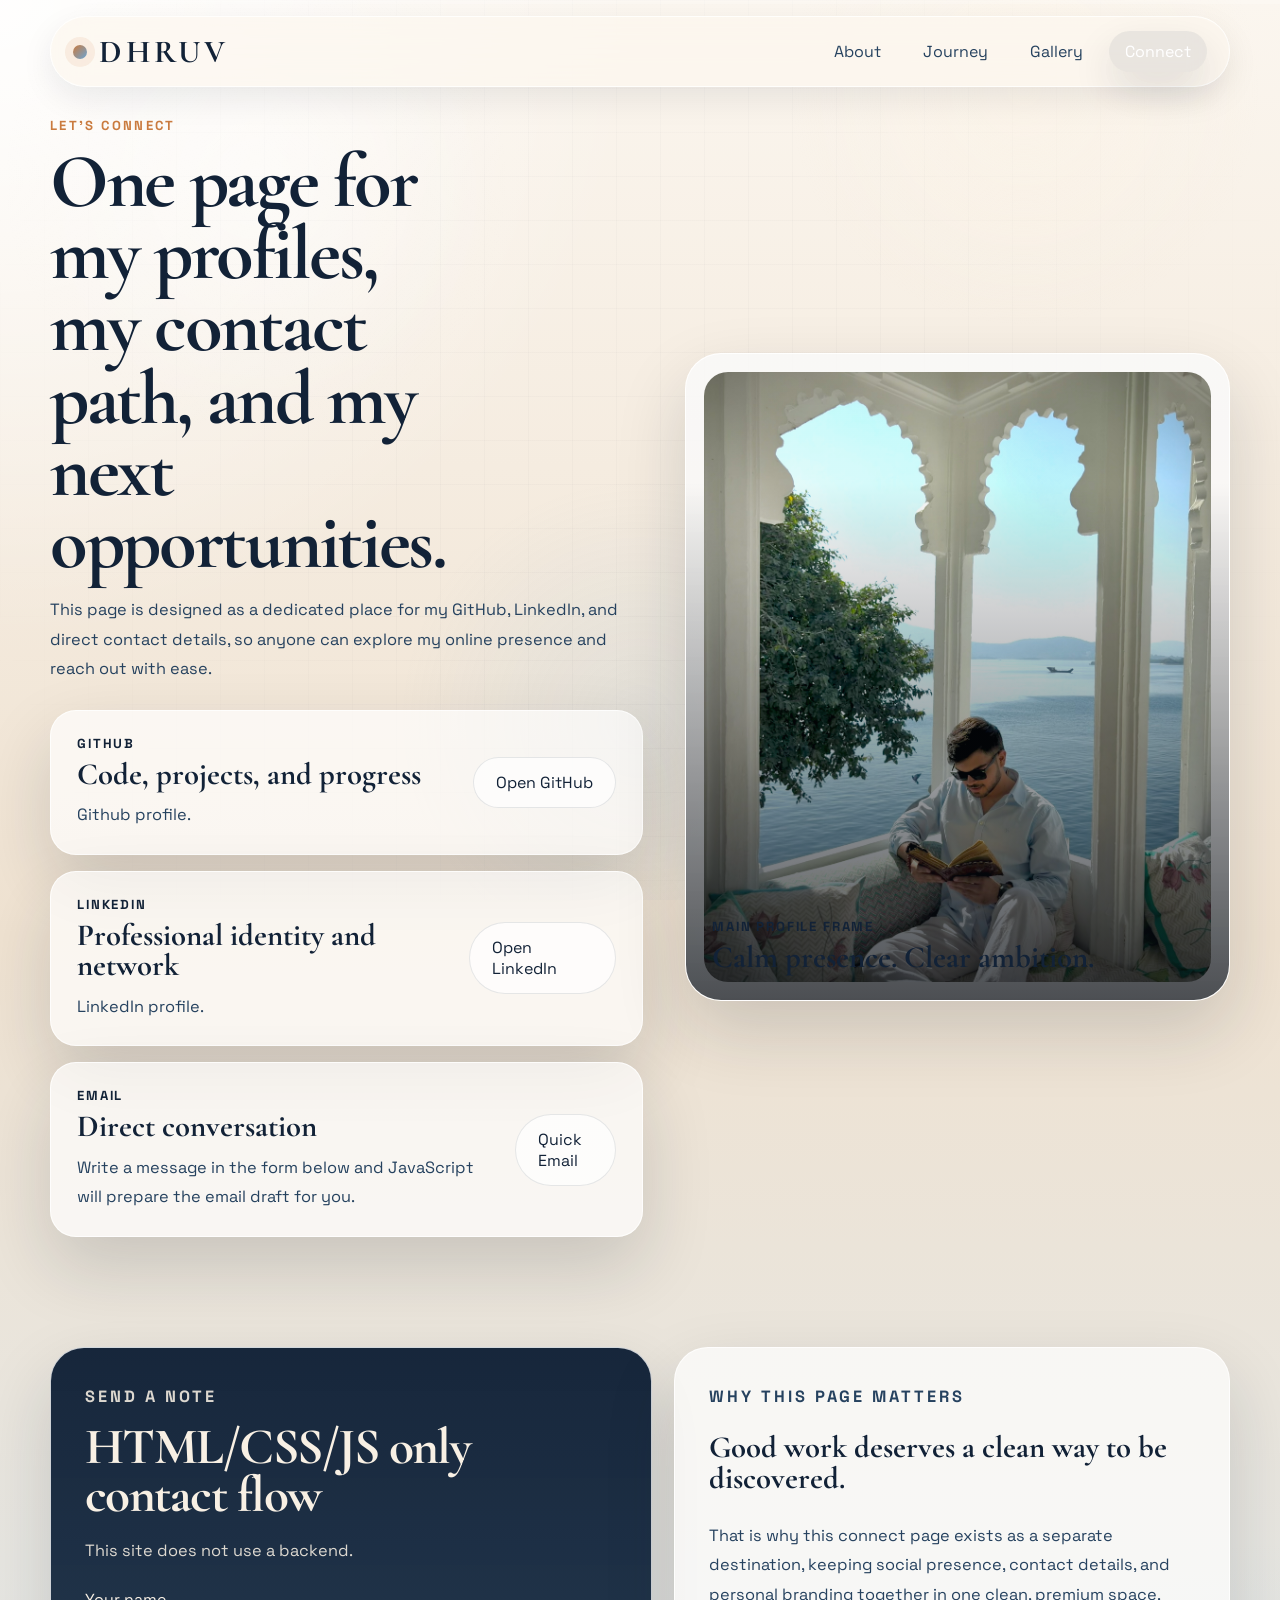
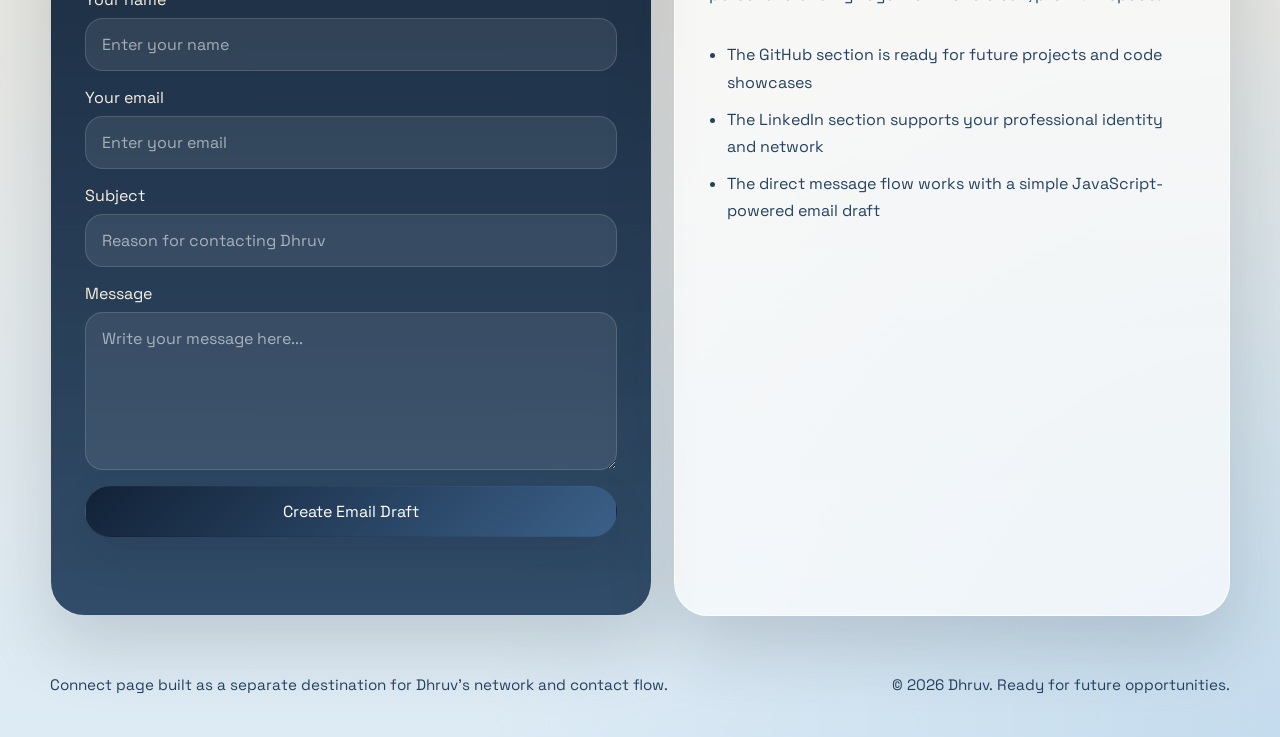
==== connect.html @ c07080f4 "new files added" ====
<!DOCTYPE html>
<html lang="en">
<head>
  <meta charset="UTF-8">
  <meta name="viewport" content="width=device-width, initial-scale=1.0">
  <meta name="description" content="Connect with Dhruv through GitHub, LinkedIn, and a direct message page.">
  <title>Dhruv | Connect</title>
  <link rel="preconnect" href="https://fonts.googleapis.com">
  <link rel="preconnect" href="https://fonts.gstatic.com" crossorigin>
  <link href="https://fonts.googleapis.com/css2?family=Cormorant+Garamond:wght@500;600;700&family=Space+Grotesk:wght@400;500;700&display=swap" rel="stylesheet">
  <link rel="stylesheet" href="style.css">
</head>
<body class="page-connect">
  <div class="scroll-meter" aria-hidden="true">
    <span id="scrollMeter"></span>
  </div>

  <header class="site-header">
    <a class="brand-mark" href="index.html" aria-label="Dhruv home page">
      <span class="brand-dot"></span>
      <span class="brand-copy">Dhruv</span>
    </a>

    <button class="nav-toggle" type="button" aria-expanded="false" aria-controls="siteNav">
      <span></span>
      <span></span>
    </button>

    <nav class="site-nav" id="siteNav" aria-label="Primary navigation">
      <a href="index.html#about">About</a>
      <a href="index.html#journey">Journey</a>
      <a href="index.html#gallery">Gallery</a>
      <a class="nav-cta" href="connect.html">Connect</a>
    </nav>
  </header>

  <main class="site-shell">
    <section class="contact-hero">
      <div class="contact-copy reveal">
        <p class="eyebrow">Let's connect</p>
        <h1>One page for my profiles, my contact path, and my next opportunities.</h1>
        <p class="hero-text">
          This page is designed as a dedicated place for my GitHub, LinkedIn, and direct contact details,
          so anyone can explore my online presence and reach out with ease.
        </p>

        <div class="connect-cards">
          <article class="social-card reveal">
            <div>
              <p>GitHub</p>
              <h3>Code, projects, and progress</h3>
              <span>Github profile.</span>
            </div>
            <a class="button secondary" href="https://github.com/dhruvbuilds7?tab=overview&from=2026-04-01&to=2026-04-13" target="_blank" rel="noreferrer">Open GitHub</a>
          </article>

          <article class="social-card reveal">
            <div>
              <p>LinkedIn</p>
              <h3>Professional identity and network</h3>
              <span>LinkedIn profile.</span>
            </div>
            <a class="button secondary" href="https://www.linkedin.com/in/dhruv-patel-aa9713402/" target="_blank" rel="noreferrer">Open LinkedIn</a>
          </article>

          <article class="social-card reveal">
            <div>
              <p>Email</p>
              <h3>Direct conversation</h3>
              <span>Write a message in the form below and JavaScript will prepare the email draft for you.</span>
            </div>
            <a class="button secondary" href="mailto:dhruv7patel78@gmail.com">Quick Email</a>
          </article>
        </div>
      </div>

      <div class="contact-visual reveal">
        <div class="connect-portrait tilt-shell" data-tilt>
          <img src="assets/images/dhruv-3.jpg" alt="Dhruv reading peacefully beside the lake.">
          <div class="connect-overlay">
            <p>Main profile frame</p>
            <strong>Calm presence. Clear ambition.</strong>
          </div>
        </div>
      </div>
    </section>

    <section class="section connect-grid">
      <article class="form-panel reveal">
        <p class="eyebrow">Send a note</p>
        <h2>HTML/CSS/JS only contact flow</h2>
        <p>
          This site does not use a backend.
        </p>

        <form id="contactForm" class="contact-form">
          <label>
            Your name
            <input type="text" name="name" placeholder="Enter your name" required>
          </label>

          <label>
            Your email
            <input type="email" name="email" placeholder="Enter your email" required>
          </label>

          <label>
            Subject
            <input type="text" name="subject" placeholder="Reason for contacting Dhruv" required>
          </label>

          <label>
            Message
            <textarea name="message" rows="6" placeholder="Write your message here..." required></textarea>
          </label>

          <button class="button primary" type="submit">Create Email Draft</button>
          <p class="form-status" id="formStatus" aria-live="polite"></p>
        </form>
      </article>

      <aside class="connect-note reveal">
        <p class="eyebrow">Why this page matters</p>
        <h3>Good work deserves a clean way to be discovered.</h3>
        <p>
          That is why this connect page exists as a separate destination, keeping social presence, contact details,
          and personal branding together in one clean, premium space.
        </p>
        <ul class="note-list">
          <li>The GitHub section is ready for future projects and code showcases</li>
          <li>The LinkedIn section supports your professional identity and network</li>
          <li>The direct message flow works with a simple JavaScript-powered email draft</li>
        </ul>
      </aside>
    </section>
  </main>

  <footer class="site-footer">
    <p>Connect page built as a separate destination for Dhruv's network and contact flow.</p>
    <p>&copy; <span data-year></span> Dhruv. Ready for future opportunities.</p>
  </footer>

  <script src="script.js"></script>
</body>
</html>
---- style.css ----
:root {
  --sand-100: #f8f0e4;
  --sand-200: #ead8be;
  --sand-300: #d2ba95;
  --sand-400: #b99263;
  --ink-900: #122237;
  --ink-700: #26425f;
  --ink-500: #496986;
  --lake-500: #6ca5d3;
  --lake-700: #3b6088;
  --sunset-500: #ca7b3f;
  --white-soft: rgba(255, 255, 255, 0.68);
  --white-strong: rgba(255, 255, 255, 0.84);
  --shadow-lg: 0 30px 70px rgba(16, 28, 43, 0.16);
  --shadow-md: 0 18px 40px rgba(16, 28, 43, 0.12);
  --radius-xl: 34px;
  --radius-lg: 26px;
  --radius-md: 20px;
  --ease-smooth: 320ms cubic-bezier(0.22, 1, 0.36, 1);
}

*,
*::before,
*::after {
  box-sizing: border-box;
}

html {
  scroll-behavior: smooth;
}

body {
  margin: 0;
  min-height: 100vh;
  font-family: "Space Grotesk", sans-serif;
  color: var(--ink-900);
  background:
    radial-gradient(circle at top left, rgba(255, 255, 255, 0.92) 0, transparent 24%),
    radial-gradient(circle at bottom right, rgba(108, 165, 211, 0.22) 0, transparent 30%),
    linear-gradient(180deg, #fbf6ef 0%, #efe2d1 40%, #ddebf5 100%);
  overflow-x: hidden;
}

body::before {
  content: "";
  position: fixed;
  inset: 0;
  background-image:
    linear-gradient(rgba(18, 34, 55, 0.02) 1px, transparent 1px),
    linear-gradient(90deg, rgba(18, 34, 55, 0.02) 1px, transparent 1px);
  background-size: 44px 44px;
  mask-image: radial-gradient(circle at center, black 35%, transparent 90%);
  pointer-events: none;
  z-index: -2;
}

body::after {
  content: "";
  position: fixed;
  inset: 0;
  background:
    radial-gradient(circle at 20% 20%, rgba(255, 255, 255, 0.44), transparent 20%),
    radial-gradient(circle at 80% 10%, rgba(255, 245, 230, 0.36), transparent 18%),
    radial-gradient(circle at 50% 80%, rgba(108, 165, 211, 0.12), transparent 25%);
  pointer-events: none;
  z-index: -3;
}

img {
  display: block;
  max-width: 100%;
}

a {
  color: inherit;
  text-decoration: none;
}

button,
input,
textarea {
  font: inherit;
}

.scroll-meter {
  position: fixed;
  inset: 0 0 auto;
  height: 4px;
  z-index: 100;
  background: rgba(255, 255, 255, 0.22);
}

.scroll-meter span {
  display: block;
  height: 100%;
  width: 0;
  background: linear-gradient(90deg, var(--sunset-500), var(--lake-500));
  box-shadow: 0 0 18px rgba(108, 165, 211, 0.56);
}

.site-header,
.site-shell,
.site-footer {
  width: min(1180px, calc(100% - 32px));
  margin-inline: auto;
}

.site-header {
  position: sticky;
  top: 16px;
  z-index: 50;
  display: flex;
  align-items: center;
  justify-content: space-between;
  gap: 20px;
  margin-top: 16px;
  padding: 14px 22px;
  border: 1px solid rgba(255, 255, 255, 0.75);
  border-radius: 999px;
  background: rgba(253, 247, 239, 0.72);
  backdrop-filter: blur(18px);
  box-shadow: 0 12px 32px rgba(17, 30, 45, 0.08);
}

.brand-mark {
  display: inline-flex;
  align-items: center;
  gap: 12px;
}

.brand-dot {
  width: 14px;
  height: 14px;
  border-radius: 50%;
  background: linear-gradient(135deg, var(--sunset-500), var(--lake-500));
  box-shadow: 0 0 0 8px rgba(202, 123, 63, 0.1);
}

.brand-copy {
  font-family: "Cormorant Garamond", serif;
  font-size: 2rem;
  font-weight: 700;
  letter-spacing: 0.12em;
  text-transform: uppercase;
}

.site-nav {
  display: flex;
  align-items: center;
  gap: 10px;
}

.site-nav a {
  padding: 10px 16px;
  border-radius: 999px;
  color: var(--ink-700);
  transition:
    background var(--ease-smooth),
    color var(--ease-smooth),
    transform var(--ease-smooth);
}

.site-nav a:hover,
.site-nav a:focus-visible {
  background: rgba(255, 255, 255, 0.65);
  color: var(--ink-900);
  transform: translateY(-1px);
}

.site-nav .is-active {
  background: rgba(18, 34, 55, 0.08);
  color: var(--ink-900);
}

.nav-cta {
  color: #fff !important;
  background: linear-gradient(135deg, var(--ink-900), var(--ink-700));
  box-shadow: var(--shadow-md);
}

.nav-toggle {
  display: none;
  width: 52px;
  height: 52px;
  border: 0;
  border-radius: 50%;
  background: rgba(18, 34, 55, 0.06);
  cursor: pointer;
  align-items: center;
  justify-content: center;
  gap: 6px;
  flex-direction: column;
}

.nav-toggle span {
  width: 22px;
  height: 2px;
  border-radius: 999px;
  background: var(--ink-900);
  transition: transform var(--ease-smooth), opacity var(--ease-smooth);
}

.site-shell {
  padding-top: 30px;
}

.hero,
.contact-hero {
  min-height: calc(100svh - 160px);
  display: grid;
  align-items: center;
  gap: 42px;
}

.hero {
  grid-template-columns: 1.04fr 0.96fr;
}

.contact-hero {
  grid-template-columns: 1fr 0.92fr;
}

.eyebrow {
  margin: 0 0 12px;
  color: var(--sunset-500);
  font-size: 0.82rem;
  font-weight: 700;
  letter-spacing: 0.18em;
  text-transform: uppercase;
}

.hero h1,
.contact-copy h1,
.section-title h2,
.closing-banner h2,
.form-panel h2 {
  margin: 0;
  font-family: "Cormorant Garamond", serif;
  line-height: 0.94;
  letter-spacing: -0.03em;
}

.hero h1,
.contact-copy h1 {
  font-size: clamp(3.4rem, 6vw, 6.5rem);
  max-width: 10ch;
}

.hero-shift {
  display: inline-block;
  color: var(--lake-700);
}

.hero-text,
.glass-panel p,
.arch-copy p,
.journey-card p,
.skill-story p,
.gallery-copy span,
.closing-banner p,
.social-card span,
.form-panel p,
.connect-note p {
  font-size: 1.02rem;
  line-height: 1.8;
  color: var(--ink-700);
}

.hero-actions {
  display: flex;
  gap: 14px;
  flex-wrap: wrap;
  margin: 30px 0 28px;
}

.button {
  display: inline-flex;
  align-items: center;
  justify-content: center;
  gap: 10px;
  padding: 14px 22px;
  border: 1px solid transparent;
  border-radius: 999px;
  cursor: pointer;
  transition:
    transform var(--ease-smooth),
    box-shadow var(--ease-smooth),
    border-color var(--ease-smooth),
    background var(--ease-smooth),
    color var(--ease-smooth);
}

.button:hover,
.button:focus-visible {
  transform: translateY(-2px);
}

.button.primary {
  color: #fff;
  background: linear-gradient(135deg, var(--ink-900), var(--lake-700));
  box-shadow: var(--shadow-md);
}

.button.secondary {
  color: var(--ink-900);
  background: var(--white-soft);
  border-color: rgba(18, 34, 55, 0.1);
}

.hero-points {
  display: grid;
  grid-template-columns: repeat(3, minmax(0, 1fr));
  gap: 16px;
}

.point-card {
  padding: 20px;
  border: 1px solid rgba(255, 255, 255, 0.74);
  border-radius: var(--radius-lg);
  background: var(--white-soft);
  box-shadow: var(--shadow-md);
}

.point-label {
  display: block;
  margin-bottom: 8px;
  font-size: 0.78rem;
  font-weight: 700;
  letter-spacing: 0.12em;
  text-transform: uppercase;
  color: var(--ink-500);
}

.point-card strong {
  font-size: 1rem;
  line-height: 1.4;
}

.hero-visual,
.contact-visual {
  perspective: 2000px;
}

.tilt-shell {
  --tilt-x: 0deg;
  --tilt-y: 0deg;
  --lift: 0px;
  transform-style: preserve-3d;
  transform: perspective(1600px) rotateX(var(--tilt-y)) rotateY(var(--tilt-x)) translateY(var(--lift));
  transition: transform var(--ease-smooth), box-shadow var(--ease-smooth);
  will-change: transform;
}

.photo-stage {
  position: relative;
  min-height: 720px;
  display: grid;
  place-items: center;
  transform-style: preserve-3d;
}

.main-portrait,
.orbit-card,
.connect-portrait,
.gallery-card {
  position: relative;
  overflow: hidden;
  border: 1px solid rgba(255, 255, 255, 0.78);
  background: var(--white-strong);
  box-shadow: var(--shadow-lg);
}

.main-portrait {
  width: clamp(290px, 35vw, 430px);
  aspect-ratio: 0.75;
  padding: 16px;
  border-radius: 34px;
  transform: rotateY(-11deg) rotateX(5deg) translateZ(48px);
}

.main-portrait img,
.orbit-card img,
.connect-portrait img,
.gallery-card img {
  width: 100%;
  height: 100%;
  object-fit: cover;
  border-radius: calc(var(--radius-lg) - 2px);
}

.card-badge {
  position: absolute;
  top: 24px;
  left: 24px;
  z-index: 2;
  padding: 8px 12px;
  border-radius: 999px;
  background: rgba(255, 255, 255, 0.84);
  font-size: 0.76rem;
  font-weight: 700;
  letter-spacing: 0.14em;
  text-transform: uppercase;
  color: var(--ink-900);
}

.card-caption,
.gallery-copy,
.connect-overlay {
  position: absolute;
  left: 26px;
  right: 26px;
  bottom: 26px;
  z-index: 2;
}

.card-caption p,
.gallery-copy p,
.connect-overlay p,
.social-card p {
  margin: 0 0 8px;
  font-size: 0.82rem;
  font-weight: 700;
  letter-spacing: 0.14em;
  text-transform: uppercase;
}

.card-caption strong,
.gallery-copy h3,
.connect-overlay strong,
.social-card h3,
.arch-copy h3,
.skill-story h3,
.connect-note h3 {
  margin: 0;
  font-family: "Cormorant Garamond", serif;
  font-size: clamp(1.6rem, 2.4vw, 2.3rem);
  line-height: 1;
}

.main-portrait::after,
.gallery-card::after,
.connect-portrait::after {
  content: "";
  position: absolute;
  inset: 0;
  background: linear-gradient(180deg, rgba(7, 12, 19, 0.02) 20%, rgba(7, 12, 19, 0.72) 100%);
  pointer-events: none;
}

.orbit-card {
  width: 220px;
  aspect-ratio: 0.72;
  padding: 14px;
  border-radius: 30px;
}

.orbit-left {
  left: 0;
  top: 88px;
  transform: rotateY(34deg) rotateX(10deg) rotate(-8deg) translateZ(-24px);
  animation: orbitFloatLeft 8s ease-in-out infinite;
}

.orbit-right {
  right: 0;
  bottom: 56px;
  transform: rotateY(-32deg) rotateX(-4deg) rotate(8deg) translateZ(-28px);
  animation: orbitFloatRight 9s ease-in-out infinite;
}

.depth-ring {
  position: absolute;
  width: 82%;
  aspect-ratio: 1;
  border-radius: 50%;
  border: 1px solid rgba(18, 34, 55, 0.18);
  transform: translateZ(-120px) rotateX(76deg);
  box-shadow:
    0 0 0 22px rgba(255, 255, 255, 0.16),
    0 0 0 60px rgba(255, 255, 255, 0.08);
}

.floating-note {
  position: absolute;
  top: 26px;
  right: 12px;
  max-width: 220px;
  padding: 18px 20px;
  border-radius: 22px;
  background: rgba(255, 248, 238, 0.82);
  backdrop-filter: blur(18px);
  box-shadow: var(--shadow-md);
  font-size: 0.98rem;
  line-height: 1.6;
  color: var(--ink-700);
  transform: translateZ(120px) rotate(-4deg);
}

.belief-strip {
  display: grid;
  grid-template-columns: repeat(3, minmax(0, 1fr));
  gap: 18px;
  padding: 28px;
  margin-top: 32px;
  color: #f8f0e4;
  background:
    radial-gradient(circle at top right, rgba(202, 123, 63, 0.28), transparent 30%),
    linear-gradient(135deg, rgba(18, 34, 55, 0.98), rgba(38, 66, 95, 0.96));
  border-radius: 38px;
  box-shadow: var(--shadow-lg);
}

.belief-strip article {
  padding: 8px;
}

.belief-strip span {
  display: inline-block;
  margin-bottom: 12px;
  color: rgba(255, 255, 255, 0.58);
  font-size: 0.9rem;
  font-weight: 700;
  letter-spacing: 0.16em;
}

.belief-strip strong {
  display: block;
  margin-bottom: 10px;
  font-size: 1.24rem;
}

.belief-strip p {
  margin: 0;
  line-height: 1.7;
  color: rgba(248, 240, 228, 0.84);
}

.section {
  margin-top: 110px;
}

.section-title {
  max-width: 860px;
  margin-bottom: 28px;
}

.section-title h2,
.closing-banner h2,
.form-panel h2 {
  font-size: clamp(2.7rem, 4vw, 4.3rem);
}

.split-layout {
  display: grid;
  grid-template-columns: 0.92fr 1.08fr;
  gap: 26px;
  align-items: start;
}

.glass-panel,
.arch-panel,
.journey-card,
.skill-story,
.skill-bars,
.closing-banner,
.social-card,
.form-panel,
.connect-note {
  border: 1px solid rgba(255, 255, 255, 0.78);
  background: var(--white-soft);
  box-shadow: var(--shadow-lg);
}

.glass-panel,
.skill-story,
.skill-bars,
.closing-banner,
.form-panel,
.connect-note {
  padding: 34px;
  border-radius: var(--radius-xl);
}

.arch-panel {
  display: grid;
  gap: 20px;
  padding: 26px;
  border-radius: var(--radius-xl);
  background:
    radial-gradient(circle at top, rgba(255, 255, 255, 0.72), transparent 30%),
    linear-gradient(180deg, rgba(244, 231, 214, 0.92), rgba(222, 235, 245, 0.7));
}

.arch-window {
  position: relative;
  padding: 14px;
  height: 470px;
  border-radius: 220px 220px 28px 28px / 280px 280px 28px 28px;
  overflow: hidden;
  isolation: isolate;
  background: var(--white-strong);
  box-shadow: var(--shadow-md);
}

.arch-window img {
  width: 100%;
  height: 100%;
  object-fit: cover;
  object-position: center center;
  border-radius: 206px 206px 22px 22px / 260px 260px 22px 22px;
  clip-path: inset(0 round 206px 206px 22px 22px / 260px 260px 22px 22px);
  transform: translateZ(0);
}

.arch-window::before {
  content: "";
  position: absolute;
  inset: 14px;
  border-radius: 206px 206px 22px 22px / 260px 260px 22px 22px;
  border: 1px solid rgba(255, 255, 255, 0.72);
  pointer-events: none;
  z-index: 2;
}

.journey-grid {
  display: grid;
  grid-template-columns: repeat(4, minmax(0, 1fr));
  gap: 18px;
}

.journey-card {
  min-height: 250px;
  padding: 28px;
  border-radius: 28px;
  position: relative;
  overflow: hidden;
}

.journey-card::before {
  content: "";
  position: absolute;
  inset: auto -30% -60% auto;
  width: 180px;
  height: 180px;
  border-radius: 50%;
  background: radial-gradient(circle, rgba(108, 165, 211, 0.2), transparent 70%);
}

.journey-number {
  display: inline-block;
  margin-bottom: 16px;
  font-family: "Cormorant Garamond", serif;
  font-size: 3rem;
  color: rgba(18, 34, 55, 0.34);
}

.journey-card h3 {
  margin: 0 0 14px;
  font-size: 1.32rem;
}

.skill-layout {
  display: grid;
  grid-template-columns: 1.1fr 0.9fr;
  gap: 20px;
}

.skill-bars {
  display: grid;
  gap: 20px;
}

.skill-row {
  display: grid;
  gap: 10px;
}

.skill-meta {
  display: flex;
  align-items: end;
  justify-content: space-between;
  gap: 12px;
}

.skill-meta span {
  color: var(--ink-500);
  font-size: 0.94rem;
}

.skill-track {
  height: 12px;
  border-radius: 999px;
  background: rgba(18, 34, 55, 0.08);
  overflow: hidden;
}

.skill-track span {
  display: block;
  width: var(--fill);
  height: 100%;
  border-radius: inherit;
  background: linear-gradient(90deg, var(--sunset-500), var(--lake-500));
  box-shadow: 0 0 12px rgba(108, 165, 211, 0.3);
}

.gallery-layout {
  display: grid;
  grid-template-columns: 1.14fr 0.86fr;
  gap: 22px;
}

.gallery-stack {
  display: grid;
  gap: 22px;
}

.gallery-card {
  min-height: 330px;
  padding: 16px;
  border-radius: 34px;
}

.gallery-feature {
  min-height: 684px;
}

.gallery-copy {
  color: #fff;
}

.gallery-copy span {
  color: rgba(255, 255, 255, 0.88);
}

.closing-banner {
  display: grid;
  gap: 16px;
  text-align: center;
  place-items: center;
  background:
    radial-gradient(circle at top, rgba(255, 255, 255, 0.54), transparent 28%),
    linear-gradient(180deg, rgba(251, 243, 232, 0.92), rgba(221, 235, 245, 0.9));
}

.site-footer {
  display: flex;
  align-items: center;
  justify-content: space-between;
  gap: 16px;
  padding: 44px 0 28px;
  color: var(--ink-700);
  font-size: 0.95rem;
}

.connect-cards {
  display: grid;
  gap: 16px;
  margin-top: 26px;
}

.social-card {
  display: flex;
  align-items: center;
  justify-content: space-between;
  gap: 16px;
  padding: 24px 26px;
  border-radius: 26px;
}

.social-card span {
  display: block;
  margin-top: 10px;
}

.connect-portrait {
  height: min(72svh, 720px);
  padding: 18px;
  border-radius: 36px;
}

.connect-grid {
  display: grid;
  grid-template-columns: 1.04fr 0.96fr;
  gap: 22px;
}

.form-panel {
  background: linear-gradient(180deg, rgba(18, 34, 55, 0.98), rgba(38, 66, 95, 0.94));
  color: #f8f0e4;
}

.form-panel p,
.form-panel .eyebrow {
  color: rgba(248, 240, 228, 0.88);
}

.contact-form {
  display: grid;
  gap: 16px;
  margin-top: 24px;
}

.contact-form label {
  display: grid;
  gap: 8px;
}

.contact-form input,
.contact-form textarea {
  width: 100%;
  padding: 15px 16px;
  border: 1px solid rgba(255, 255, 255, 0.14);
  border-radius: 18px;
  background: rgba(255, 255, 255, 0.08);
  color: #fff;
  outline: none;
  transition: border-color var(--ease-smooth), background var(--ease-smooth);
}

.contact-form input::placeholder,
.contact-form textarea::placeholder {
  color: rgba(255, 255, 255, 0.56);
}

.contact-form input:focus,
.contact-form textarea:focus {
  border-color: rgba(255, 255, 255, 0.42);
  background: rgba(255, 255, 255, 0.12);
}

.form-status {
  min-height: 28px;
  margin: 0;
  color: #e3d5c0;
}

.connect-note {
  display: grid;
  align-content: start;
  gap: 10px;
}

.note-list {
  display: grid;
  gap: 10px;
  margin: 6px 0 0;
  padding-left: 18px;
  line-height: 1.7;
  color: var(--ink-700);
}

.reveal {
  opacity: 0;
  translate: 0 34px;
  transition: opacity 760ms ease, translate 760ms ease;
}

.reveal.is-visible {
  opacity: 1;
  translate: 0 0;
}

@keyframes orbitFloatLeft {
  0%,
  100% {
    transform: rotateY(34deg) rotateX(10deg) rotate(-8deg) translateZ(-24px) translateY(0);
  }

  50% {
    transform: rotateY(30deg) rotateX(14deg) rotate(-5deg) translateZ(-8px) translateY(-14px);
  }
}

@keyframes orbitFloatRight {
  0%,
  100% {
    transform: rotateY(-32deg) rotateX(-4deg) rotate(8deg) translateZ(-28px) translateY(0);
  }

  50% {
    transform: rotateY(-28deg) rotateX(2deg) rotate(6deg) translateZ(-10px) translateY(-16px);
  }
}

@media (max-width: 1080px) {
  .hero,
  .contact-hero,
  .split-layout,
  .skill-layout,
  .gallery-layout,
  .connect-grid {
    grid-template-columns: 1fr;
  }

  .hero,
  .contact-hero {
    min-height: auto;
  }

  .hero-copy,
  .contact-copy {
    order: 1;
  }

  .hero-visual,
  .contact-visual {
    order: 2;
  }

  .photo-stage {
    min-height: 620px;
  }

  .journey-grid {
    grid-template-columns: repeat(2, minmax(0, 1fr));
  }
}

@media (max-width: 820px) {
  .site-header {
    padding: 12px 14px;
  }

  .nav-toggle {
    display: inline-flex;
  }

  .site-nav {
    position: absolute;
    top: calc(100% + 10px);
    right: 0;
    left: 0;
    display: grid;
    gap: 8px;
    padding: 14px;
    border-radius: 26px;
    background: rgba(253, 247, 239, 0.94);
    border: 1px solid rgba(255, 255, 255, 0.82);
    backdrop-filter: blur(18px);
    box-shadow: var(--shadow-md);
    opacity: 0;
    pointer-events: none;
    transform: translateY(-8px);
    transition: opacity var(--ease-smooth), transform var(--ease-smooth);
  }

  .site-nav.is-open {
    opacity: 1;
    pointer-events: auto;
    transform: translateY(0);
  }

  .hero-points,
  .belief-strip,
  .journey-grid {
    grid-template-columns: 1fr;
  }

  .brand-copy {
    font-size: 1.7rem;
  }

  .hero h1,
  .contact-copy h1 {
    max-width: 12ch;
  }

  .social-card {
    flex-direction: column;
    align-items: start;
  }
}

@media (max-width: 640px) {
  .site-header,
  .site-shell,
  .site-footer {
    width: min(100% - 20px, 1180px);
  }

  .section {
    margin-top: 88px;
  }

  .glass-panel,
  .arch-panel,
  .skill-story,
  .skill-bars,
  .closing-banner,
  .form-panel,
  .connect-note {
    padding: 24px;
  }

  .photo-stage {
    min-height: 540px;
  }

  .main-portrait {
    width: min(100%, 340px);
  }

  .orbit-card {
    width: 140px;
    padding: 10px;
  }

  .orbit-left {
    left: -10px;
    top: 30px;
  }

  .orbit-right {
    right: -10px;
    bottom: 30px;
  }

  .floating-note {
    top: auto;
    right: 50%;
    bottom: -10px;
    max-width: 240px;
    transform: translate(50%, 0) translateZ(40px);
  }

  .arch-window {
    height: 380px;
  }

  .gallery-feature {
    min-height: 420px;
  }

  .gallery-card {
    min-height: 260px;
  }

  .site-footer {
    flex-direction: column;
    align-items: start;
  }
}

@media (prefers-reduced-motion: reduce) {
  html {
    scroll-behavior: auto;
  }

  *,
  *::before,
  *::after {
    animation-duration: 0.01ms !important;
    animation-iteration-count: 1 !important;
    transition-duration: 0.01ms !important;
  }
}
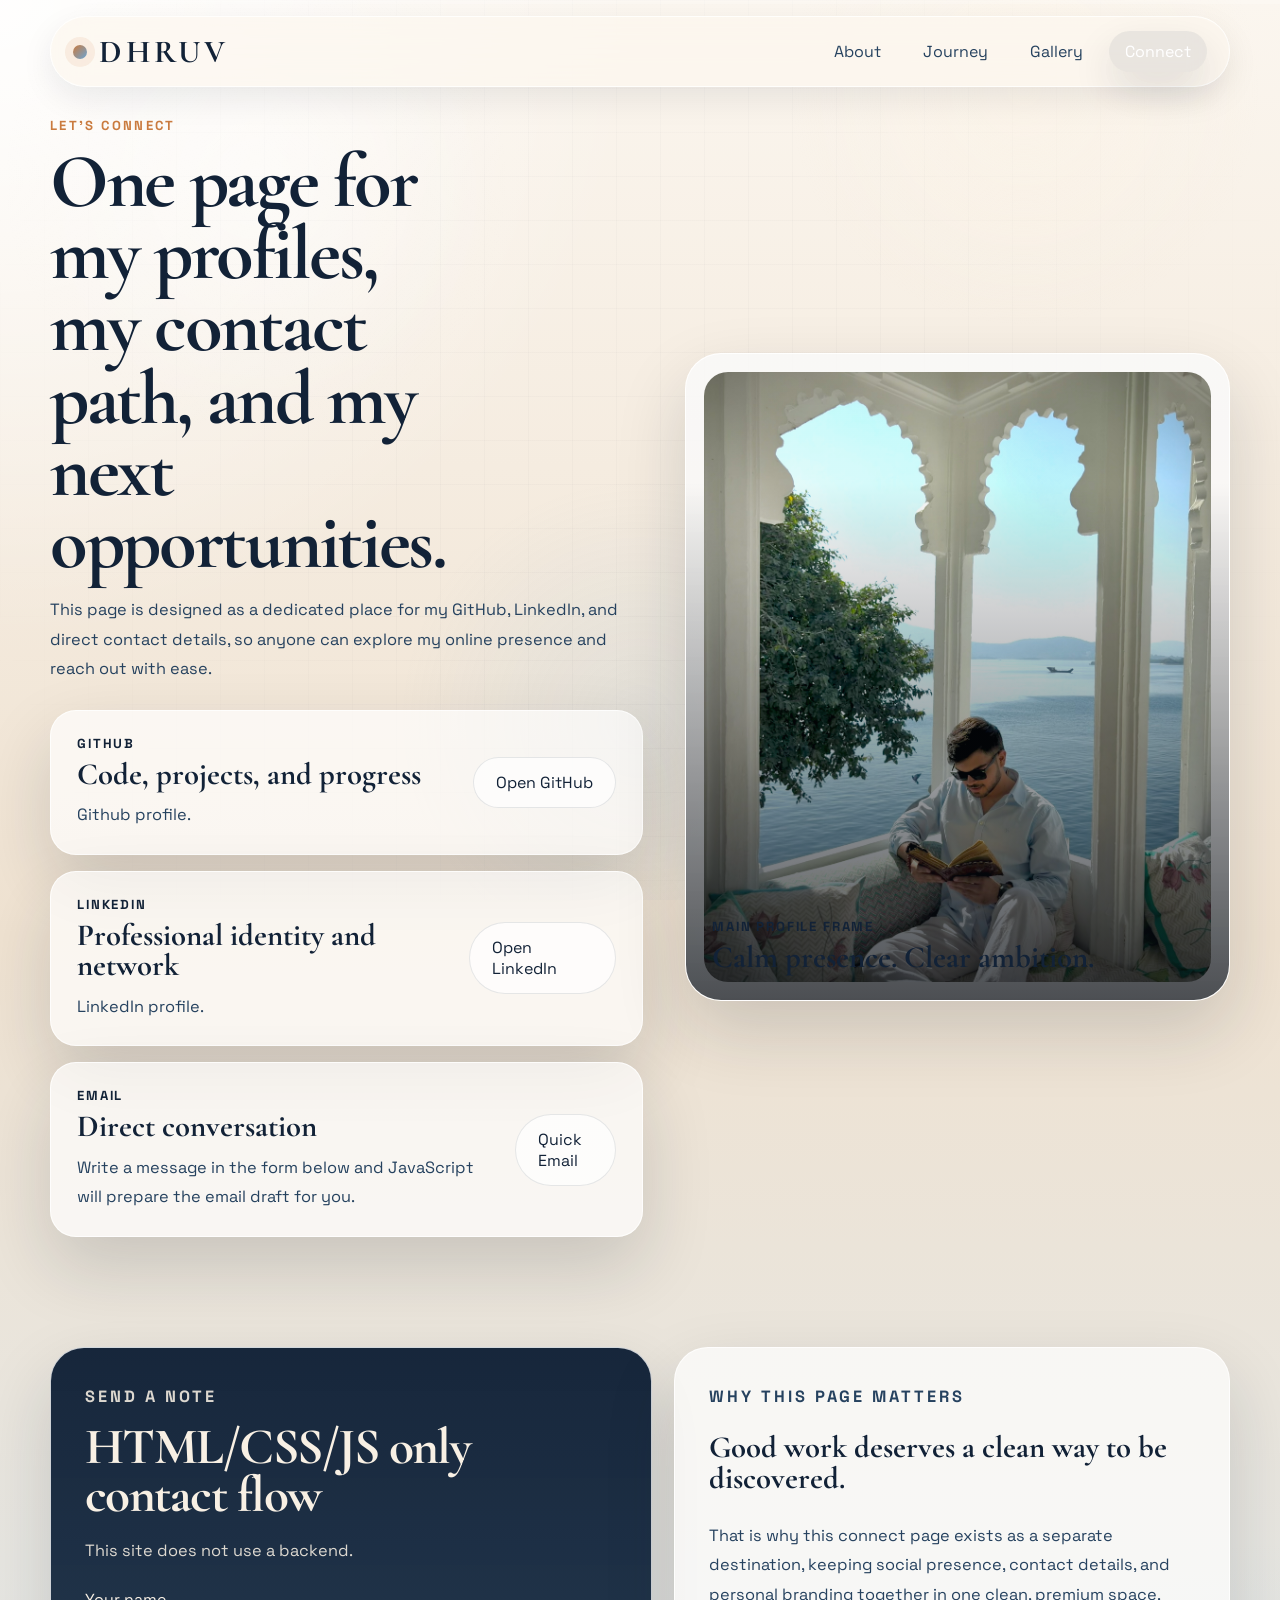
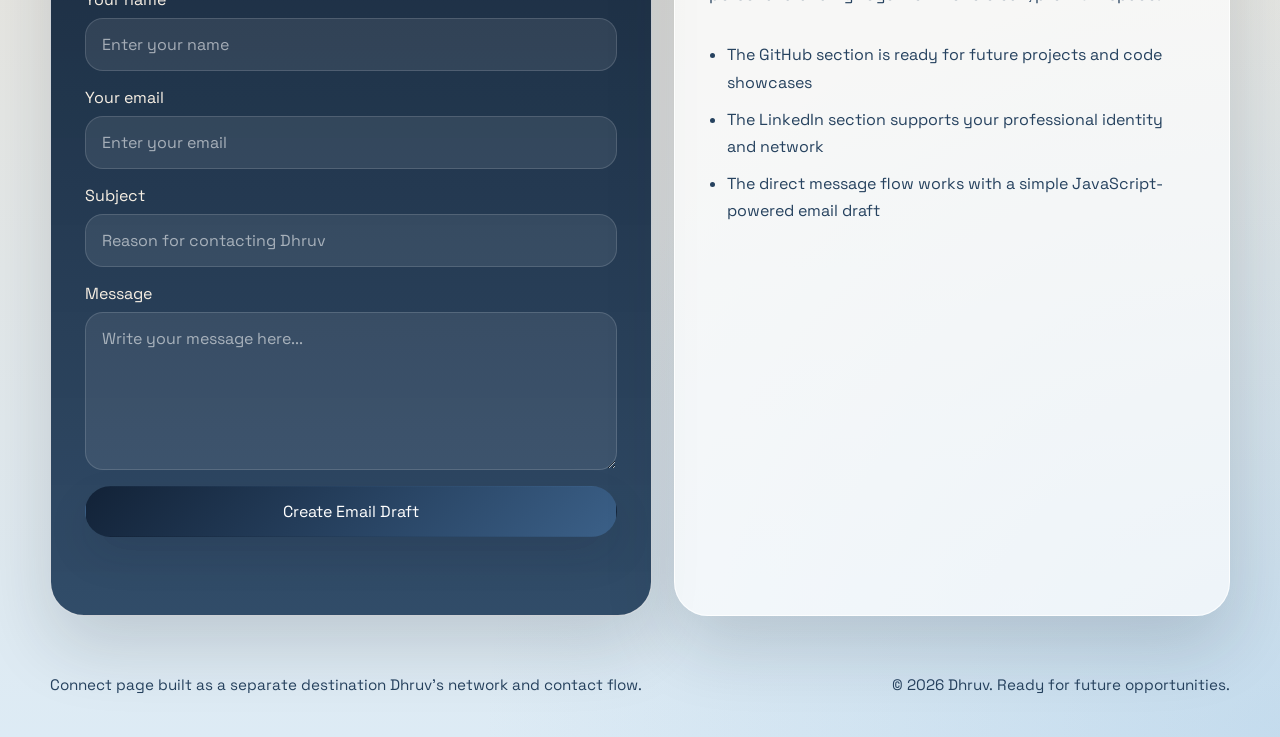
==== commit 214bb50f: "change the fonts" ====
--- a/connect.html
+++ b/connect.html
@@ -136,7 +136,7 @@
   </main>
 
   <footer class="site-footer">
-    <p>Connect page built as a separate destination for Dhruv's network and contact flow.</p>
+    <p>Connect page built as a separate destination Dhruv's network and contact flow.</p>
     <p>&copy; <span data-year></span> Dhruv. Ready for future opportunities.</p>
   </footer>
 
